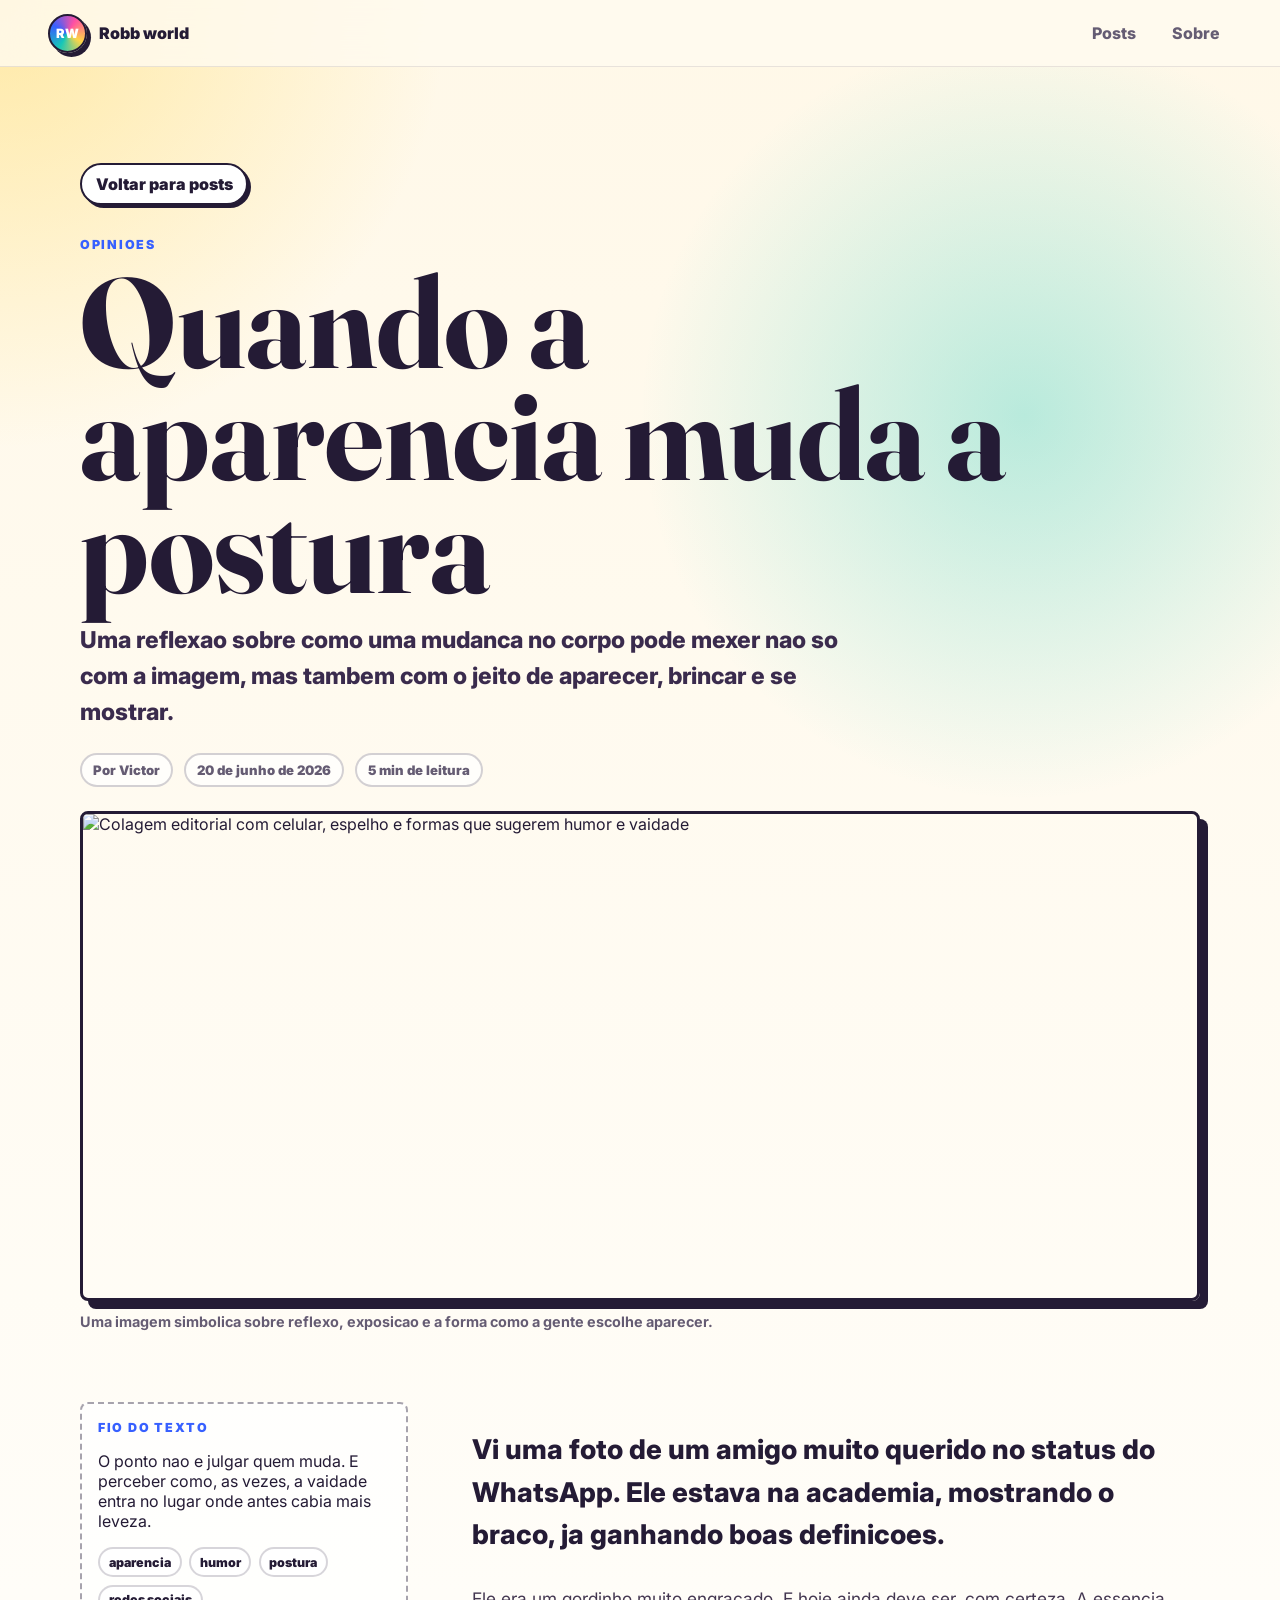
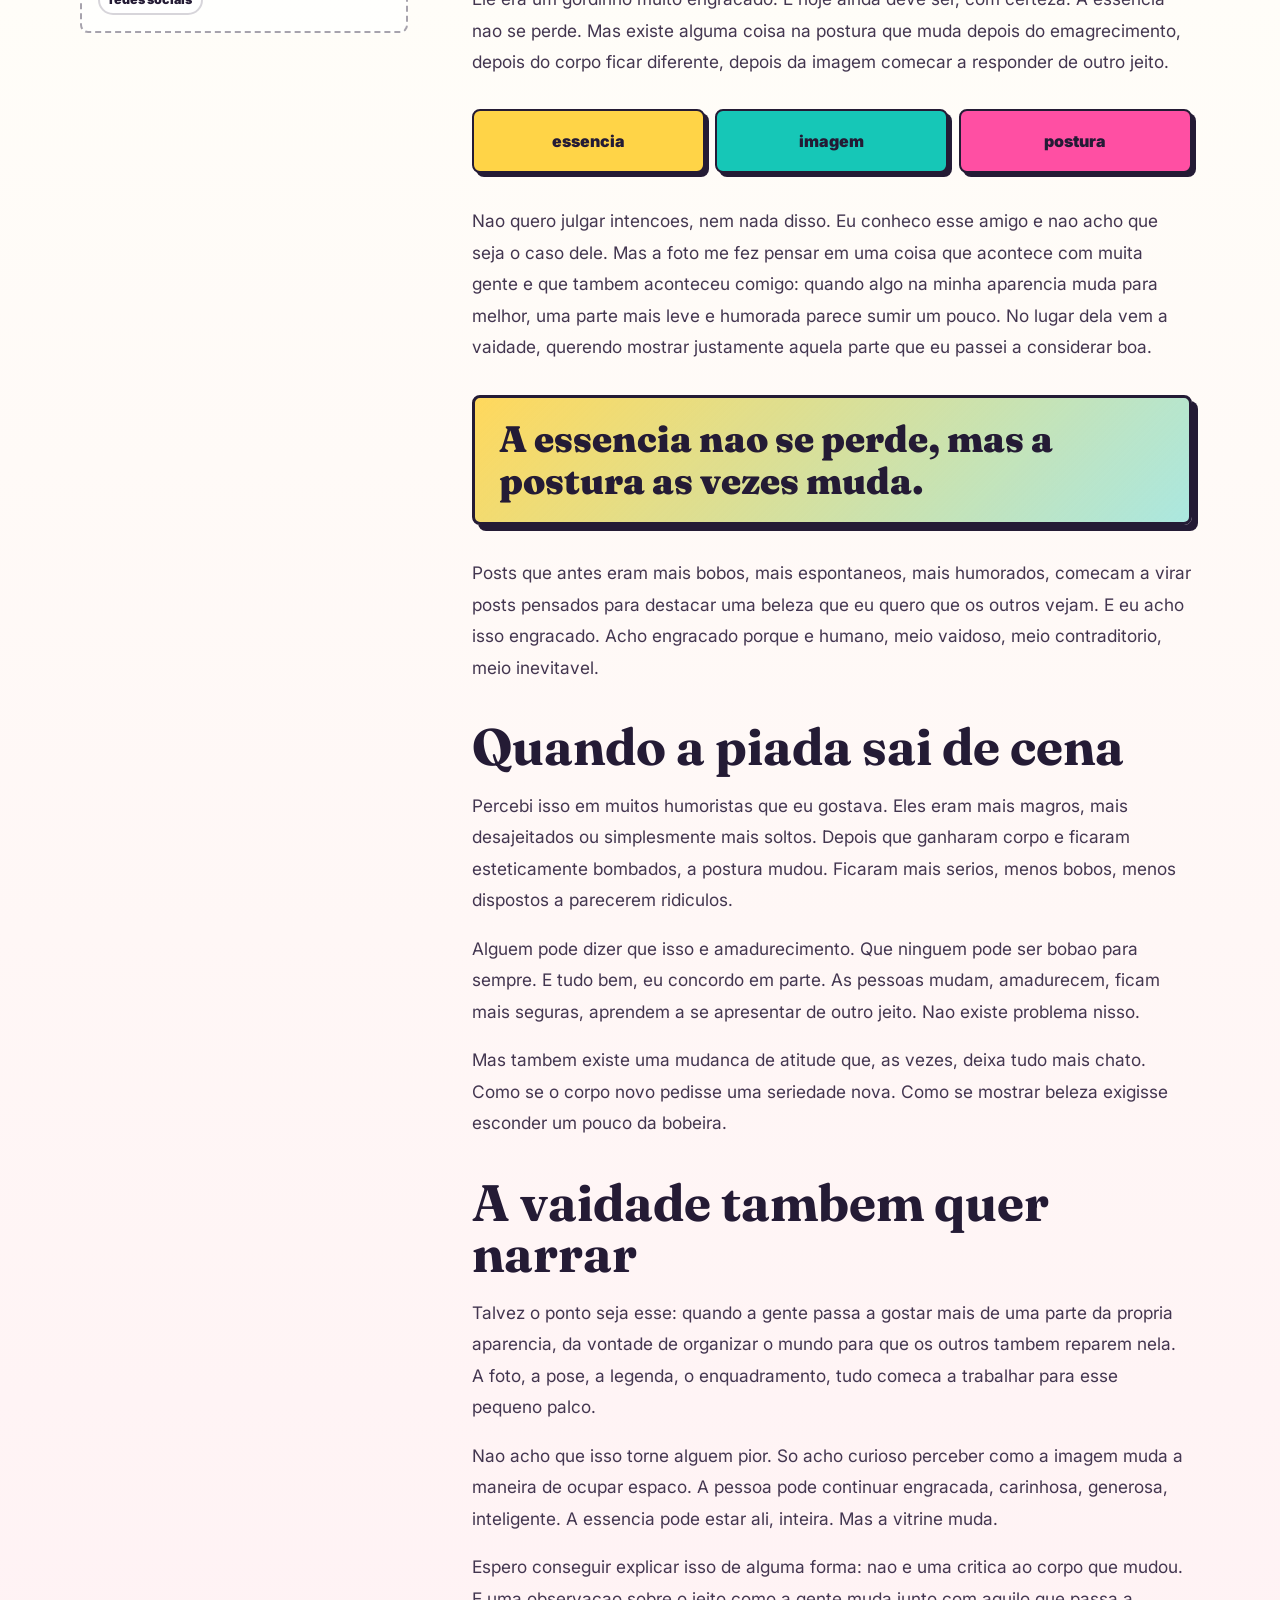
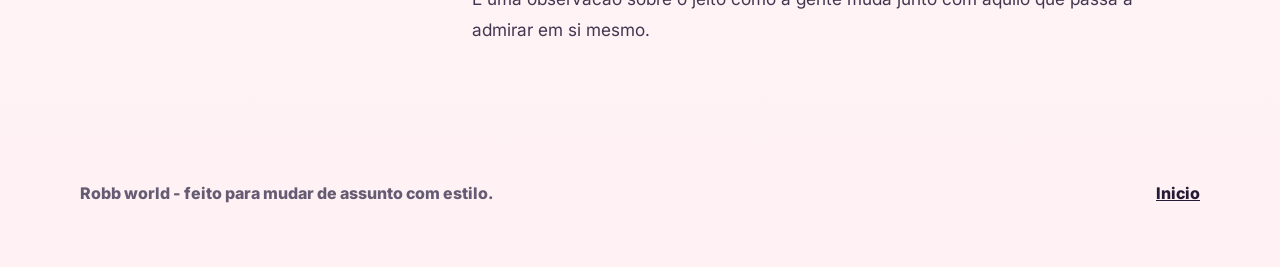
==== posts/opinioes/quando-a-aparencia-muda-a-postura.html @ 86a775e3 "Project up" ====
﻿<!doctype html>
<html lang="pt-BR">
  <head>
    <meta charset="UTF-8" />
    <meta name="viewport" content="width=device-width, initial-scale=1.0" />
    <title>Quando a aparencia muda a postura | Robb world</title>
    <meta
      name="description"
      content="Uma reflexao pessoal sobre aparencia, humor, vaidade e a mudanca de postura nas redes sociais."
    />
    <link rel="preconnect" href="https://fonts.googleapis.com" />
    <link rel="preconnect" href="https://fonts.gstatic.com" crossorigin />
    <link
      href="https://fonts.googleapis.com/css2?family=Fraunces:opsz,wght@9..144,700;9..144,900&family=Inter:wght@400;600;700;800&display=swap"
      rel="stylesheet"
    />
    <link rel="stylesheet" href="../../css/styles.css" />
  </head>
  <body>
    <header class="site-header">
      <a class="brand" href="../../index.html" aria-label="Robb world">
        <span class="brand-mark">RW</span>
        <span>Robb world</span>
      </a>
      <nav class="top-nav" aria-label="Navegacao principal">
        <a href="../../index.html#posts">Posts</a>
        <a href="../../index.html#sobre">Sobre</a>
      </nav>
    </header>

    <main>
      <article class="article-page">
        <header class="article-hero">
          <a class="back-link" href="../../index.html#posts">Voltar para posts</a>
          <p class="kicker">opinioes</p>
          <h1>Quando a aparencia muda a postura</h1>
          <p class="article-deck">
            Uma reflexao sobre como uma mudanca no corpo pode mexer nao so com
            a imagem, mas tambem com o jeito de aparecer, brincar e se mostrar.
          </p>
          <div class="article-meta">
            <span>Por Victor</span>
            <span>20 de junho de 2026</span>
            <span>5 min de leitura</span>
          </div>
        </header>

        <figure class="article-cover">
          <img
            src="../../assets/images/covers/humor-vaidade-postura.png"
            alt="Colagem editorial com celular, espelho e formas que sugerem humor e vaidade"
          />
          <figcaption>
            Uma imagem simbolica sobre reflexo, exposicao e a forma como a
            gente escolhe aparecer.
          </figcaption>
        </figure>

        <div class="article-layout">
          <aside class="article-note reflection-card" aria-label="Notas da reflexao">
            <p class="kicker">fio do texto</p>
            <p>
              O ponto nao e julgar quem muda. E perceber como, as vezes, a
              vaidade entra no lugar onde antes cabia mais leveza.
            </p>
            <ul>
              <li>aparencia</li>
              <li>humor</li>
              <li>postura</li>
              <li>redes sociais</li>
            </ul>
          </aside>

          <div class="article-body">
            <p class="lead">
              Vi uma foto de um amigo muito querido no status do WhatsApp. Ele
              estava na academia, mostrando o braco, ja ganhando boas definicoes.
            </p>

            <p>
              Ele era um gordinho muito engracado. E hoje ainda deve ser, com
              certeza. A essencia nao se perde. Mas existe alguma coisa na
              postura que muda depois do emagrecimento, depois do corpo ficar
              diferente, depois da imagem comecar a responder de outro jeito.
            </p>

            <div class="reflection-strip" aria-label="Ideia central da reflexao">
              <span>essencia</span>
              <span>imagem</span>
              <span>postura</span>
            </div>

            <p>
              Nao quero julgar intencoes, nem nada disso. Eu conheco esse amigo
              e nao acho que seja o caso dele. Mas a foto me fez pensar em uma
              coisa que acontece com muita gente e que tambem aconteceu comigo:
              quando algo na minha aparencia muda para melhor, uma parte mais
              leve e humorada parece sumir um pouco. No lugar dela vem a
              vaidade, querendo mostrar justamente aquela parte que eu passei a
              considerar boa.
            </p>

            <blockquote>
              A essencia nao se perde, mas a postura as vezes muda.
            </blockquote>

            <p>
              Posts que antes eram mais bobos, mais espontaneos, mais
              humorados, comecam a virar posts pensados para destacar uma beleza
              que eu quero que os outros vejam. E eu acho isso engracado. Acho
              engracado porque e humano, meio vaidoso, meio contraditorio, meio
              inevitavel.
            </p>

            <h2>Quando a piada sai de cena</h2>
            <p>
              Percebi isso em muitos humoristas que eu gostava. Eles eram mais
              magros, mais desajeitados ou simplesmente mais soltos. Depois que
              ganharam corpo e ficaram esteticamente bombados, a postura mudou.
              Ficaram mais serios, menos bobos, menos dispostos a parecerem
              ridiculos.
            </p>

            <p>
              Alguem pode dizer que isso e amadurecimento. Que ninguem pode ser
              bobao para sempre. E tudo bem, eu concordo em parte. As pessoas
              mudam, amadurecem, ficam mais seguras, aprendem a se apresentar
              de outro jeito. Nao existe problema nisso.
            </p>

            <p>
              Mas tambem existe uma mudanca de atitude que, as vezes, deixa tudo
              mais chato. Como se o corpo novo pedisse uma seriedade nova. Como
              se mostrar beleza exigisse esconder um pouco da bobeira.
            </p>

            <h2>A vaidade tambem quer narrar</h2>
            <p>
              Talvez o ponto seja esse: quando a gente passa a gostar mais de
              uma parte da propria aparencia, da vontade de organizar o mundo
              para que os outros tambem reparem nela. A foto, a pose, a legenda,
              o enquadramento, tudo comeca a trabalhar para esse pequeno palco.
            </p>

            <p>
              Nao acho que isso torne alguem pior. So acho curioso perceber como
              a imagem muda a maneira de ocupar espaco. A pessoa pode continuar
              engracada, carinhosa, generosa, inteligente. A essencia pode estar
              ali, inteira. Mas a vitrine muda.
            </p>

            <p>
              Espero conseguir explicar isso de alguma forma: nao e uma critica
              ao corpo que mudou. E uma observacao sobre o jeito como a gente
              muda junto com aquilo que passa a admirar em si mesmo.
            </p>
          </div>
        </div>
      </article>
    </main>

    <footer class="site-footer">
      <p>Robb world - feito para mudar de assunto com estilo.</p>
      <a href="../../index.html">Inicio</a>
    </footer>
  </body>
</html>
---- css/styles.css ----
﻿:root {
  --ink: #241b35;
  --muted: #655c73;
  --paper: #fffaf0;
  --paper-deep: #ffe8c9;
  --coral: #ff5f57;
  --yellow: #ffd447;
  --teal: #16c7b7;
  --blue: #3760ff;
  --pink: #ff4fa3;
  --green: #57d773;
  --line: rgba(36, 27, 53, 0.16);
  --shadow: 0 20px 45px rgba(36, 27, 53, 0.16);
}

* {
  box-sizing: border-box;
}

html {
  scroll-behavior: smooth;
}

body {
  margin: 0;
  color: var(--ink);
  background:
    radial-gradient(circle at top left, rgba(255, 212, 71, 0.42), transparent 28rem),
    radial-gradient(circle at 80% 12%, rgba(22, 199, 183, 0.3), transparent 24rem),
    linear-gradient(180deg, #fff8e8 0%, #fffdf8 46%, #fff1f4 100%);
  font-family: Inter, system-ui, -apple-system, BlinkMacSystemFont, "Segoe UI", sans-serif;
}

a {
  color: inherit;
}

.site-header {
  position: sticky;
  top: 0;
  z-index: 10;
  display: flex;
  align-items: center;
  justify-content: space-between;
  gap: 1rem;
  padding: 0.85rem clamp(1rem, 4vw, 3rem);
  border-bottom: 1px solid rgba(36, 27, 53, 0.1);
  background: rgba(255, 250, 240, 0.82);
  backdrop-filter: blur(18px);
}

.brand,
.top-nav {
  display: flex;
  align-items: center;
  gap: 0.75rem;
}

.brand {
  font-weight: 900;
  text-decoration: none;
}

.brand-mark {
  display: grid;
  width: 2.45rem;
  height: 2.45rem;
  place-items: center;
  color: white;
  border: 2px solid var(--ink);
  border-radius: 50%;
  background: conic-gradient(from 30deg, var(--pink), var(--yellow), var(--teal), var(--blue), var(--pink));
  box-shadow: 4px 4px 0 var(--ink);
  font-size: 0.8rem;
}

.top-nav a {
  padding: 0.45rem 0.75rem;
  border-radius: 999px;
  color: var(--muted);
  font-weight: 800;
  text-decoration: none;
}

.top-nav a:hover {
  color: var(--ink);
  background: rgba(255, 212, 71, 0.35);
}

.hero {
  position: relative;
  min-height: clamp(33rem, 76vh, 46rem);
  display: grid;
  align-items: end;
  overflow: hidden;
  border-bottom: 3px solid var(--ink);
}

.hero-image,
.hero-overlay {
  position: absolute;
  inset: 0;
  width: 100%;
  height: 100%;
}

.hero-image {
  object-fit: cover;
}

.hero-overlay {
  background:
    linear-gradient(90deg, rgba(255, 250, 240, 0.92) 0%, rgba(255, 250, 240, 0.78) 35%, rgba(255, 250, 240, 0.12) 74%),
    linear-gradient(0deg, rgba(36, 27, 53, 0.18), transparent 45%);
}

.hero-content {
  position: relative;
  width: min(46rem, calc(100% - 2rem));
  margin: 0 clamp(1rem, 7vw, 5rem) clamp(2.6rem, 8vh, 5rem);
}

.kicker {
  margin: 0 0 0.85rem;
  color: var(--blue);
  font-size: 0.78rem;
  font-weight: 900;
  letter-spacing: 0.14em;
  text-transform: uppercase;
}

h1,
h2,
h3 {
  margin: 0;
  font-family: Fraunces, Georgia, serif;
  letter-spacing: 0;
}

h1 {
  max-width: 10ch;
  font-size: clamp(4.8rem, 13vw, 9.4rem);
  line-height: 0.82;
}

.hero-content p:not(.kicker) {
  max-width: 39rem;
  margin: 1.25rem 0 0;
  color: #3a2b4d;
  font-size: clamp(1rem, 2.3vw, 1.3rem);
  line-height: 1.6;
  font-weight: 700;
}

.hero-actions {
  display: flex;
  flex-wrap: wrap;
  gap: 0.85rem;
  margin-top: 1.5rem;
}

.button {
  display: inline-flex;
  align-items: center;
  justify-content: center;
  min-height: 3rem;
  padding: 0.75rem 1.1rem;
  border: 2px solid var(--ink);
  border-radius: 999px;
  box-shadow: 4px 4px 0 var(--ink);
  font-weight: 900;
  text-decoration: none;
  transition: transform 160ms ease, box-shadow 160ms ease;
}

.button:hover {
  transform: translate(2px, 2px);
  box-shadow: 2px 2px 0 var(--ink);
}

.button.primary {
  background: var(--yellow);
}

.button.ghost {
  background: white;
}

.intro-grid,
.section-shell,
.about-band,
.site-footer {
  width: min(1120px, calc(100% - 2rem));
  margin-inline: auto;
}

.intro-grid {
  display: grid;
  grid-template-columns: repeat(3, 1fr);
  gap: 1rem;
  margin-top: 1rem;
}

.intro-grid article,
.post-card {
  border: 2px solid var(--ink);
  border-radius: 8px;
  background: rgba(255, 255, 255, 0.72);
  box-shadow: 6px 6px 0 rgba(36, 27, 53, 0.92);
}

.intro-grid article {
  padding: 1.2rem;
}

.tile-icon {
  display: block;
  width: 2.6rem;
  height: 2.6rem;
  margin-bottom: 1rem;
  border: 2px solid var(--ink);
  border-radius: 38% 62% 48% 52%;
}

.tile-icon.coral {
  background: var(--coral);
}

.tile-icon.yellow {
  background: var(--yellow);
}

.tile-icon.teal {
  background: var(--teal);
}

.intro-grid h2 {
  font-size: 1.45rem;
}

.intro-grid p,
.post-card p,
.about-band p,
.idea-list {
  color: var(--muted);
  line-height: 1.65;
}

.section-shell {
  padding: clamp(3rem, 7vw, 5rem) 0;
}

.section-heading {
  display: flex;
  align-items: end;
  justify-content: space-between;
  gap: 1rem;
  margin-bottom: 1.25rem;
}

.section-heading h2,
.about-band h2 {
  font-size: clamp(2.1rem, 5vw, 4.6rem);
  line-height: 0.95;
}

.toolbar {
  display: flex;
  align-items: end;
  justify-content: space-between;
  gap: 1rem;
  padding: 1rem;
  margin-bottom: 1rem;
  border: 2px dashed rgba(36, 27, 53, 0.36);
  border-radius: 8px;
  background: rgba(255, 250, 240, 0.7);
}

.search-label {
  display: grid;
  gap: 0.4rem;
  min-width: min(100%, 18rem);
  color: var(--muted);
  font-size: 0.78rem;
  font-weight: 900;
  text-transform: uppercase;
}

input {
  width: 100%;
  min-height: 2.8rem;
  padding: 0.7rem 0.9rem;
  border: 2px solid var(--ink);
  border-radius: 8px;
  background: white;
  color: var(--ink);
  font: inherit;
  font-weight: 700;
}

.filter-buttons {
  display: flex;
  flex-wrap: wrap;
  justify-content: flex-end;
  gap: 0.5rem;
}

.filter-button {
  min-height: 2.55rem;
  padding: 0.55rem 0.85rem;
  border: 2px solid var(--ink);
  border-radius: 999px;
  background: white;
  color: var(--ink);
  cursor: pointer;
  font: inherit;
  font-weight: 900;
}

.filter-button.active {
  background: var(--teal);
  box-shadow: 3px 3px 0 var(--ink);
}

.post-grid {
  display: grid;
  grid-template-columns: repeat(3, 1fr);
  gap: 1rem;
}

.post-card {
  min-height: 18rem;
  display: flex;
  flex-direction: column;
  padding: 1.25rem;
}

.post-card.featured {
  grid-column: span 2;
  background: linear-gradient(135deg, rgba(255, 212, 71, 0.88), rgba(255, 95, 87, 0.82));
}

.post-meta {
  margin: 0 0 1rem;
  color: rgba(36, 27, 53, 0.66);
  font-size: 0.78rem;
  font-weight: 900;
  text-transform: uppercase;
}

.post-card h3 {
  font-size: clamp(1.55rem, 3vw, 2.55rem);
  line-height: 1;
}

.post-card p:not(.post-meta) {
  margin: 1rem 0 1.25rem;
}

.post-card a {
  margin-top: auto;
  font-weight: 900;
  text-decoration-thickness: 0.18em;
  text-underline-offset: 0.22em;
}

.post-card.is-hidden {
  display: none;
}

.empty-state {
  display: none;
  margin: 1rem 0 0;
  padding: 1rem;
  border: 2px dashed rgba(36, 27, 53, 0.36);
  border-radius: 8px;
  background: rgba(255, 255, 255, 0.72);
  color: var(--muted);
  font-weight: 800;
}

.empty-state.is-visible {
  display: block;
}

.article-page {
  width: min(1120px, calc(100% - 2rem));
  margin: 0 auto;
}

.article-hero {
  padding: clamp(3rem, 8vw, 6rem) 0 1.5rem;
}

.back-link {
  display: inline-flex;
  align-items: center;
  min-height: 2.55rem;
  margin-bottom: 2rem;
  padding: 0.55rem 0.85rem;
  border: 2px solid var(--ink);
  border-radius: 999px;
  background: white;
  box-shadow: 3px 3px 0 var(--ink);
  font-weight: 900;
  text-decoration: none;
}

.article-hero h1 {
  max-width: 12ch;
  font-size: clamp(3.4rem, 10vw, 8rem);
  line-height: 0.88;
}

.article-deck {
  max-width: 48rem;
  margin: 1.25rem 0 0;
  color: #3a2b4d;
  font-size: clamp(1.1rem, 2vw, 1.45rem);
  font-weight: 800;
  line-height: 1.55;
}

.article-meta {
  display: flex;
  flex-wrap: wrap;
  gap: 0.65rem;
  margin-top: 1.35rem;
}

.article-meta span {
  padding: 0.45rem 0.7rem;
  border: 2px solid rgba(36, 27, 53, 0.2);
  border-radius: 999px;
  background: rgba(255, 255, 255, 0.72);
  color: var(--muted);
  font-size: 0.82rem;
  font-weight: 900;
}

.article-cover {
  margin: 0;
}

.article-cover img {
  display: block;
  width: 100%;
  aspect-ratio: 16 / 7;
  object-fit: cover;
  border: 3px solid var(--ink);
  border-radius: 8px;
  box-shadow: 8px 8px 0 var(--ink);
}

.article-cover figcaption {
  margin-top: 0.75rem;
  color: var(--muted);
  font-size: 0.9rem;
  font-weight: 700;
}

.article-layout {
  display: grid;
  grid-template-columns: minmax(13rem, 0.72fr) minmax(0, 1.6fr);
  gap: clamp(1.5rem, 6vw, 4rem);
  padding: clamp(2.2rem, 6vw, 4.5rem) 0;
}

.article-note {
  position: sticky;
  top: 6rem;
  align-self: start;
  padding: 1rem;
  border: 2px dashed rgba(36, 27, 53, 0.4);
  border-radius: 8px;
  background: rgba(255, 255, 255, 0.72);
}

.article-note p:last-child {
  margin: 0;
  color: var(--muted);
  font-weight: 700;
  line-height: 1.6;
}

.reflection-card ul {
  display: flex;
  flex-wrap: wrap;
  gap: 0.45rem;
  padding: 0;
  margin: 1rem 0 0;
  list-style: none;
}

.reflection-card li {
  padding: 0.35rem 0.55rem;
  border: 2px solid rgba(36, 27, 53, 0.18);
  border-radius: 999px;
  background: white;
  color: var(--ink);
  font-size: 0.78rem;
  font-weight: 900;
}

.article-body {
  max-width: 45rem;
}

.article-body p,
.article-body li {
  color: #433650;
  font-size: 1.08rem;
  line-height: 1.82;
}

.article-body .lead {
  color: var(--ink);
  font-size: clamp(1.25rem, 2.5vw, 1.7rem);
  font-weight: 800;
  line-height: 1.55;
}

.reflection-strip {
  display: grid;
  grid-template-columns: repeat(3, 1fr);
  gap: 0.65rem;
  margin: 2rem 0;
}

.reflection-strip span {
  min-height: 4rem;
  display: grid;
  place-items: center;
  padding: 0.75rem;
  border: 2px solid var(--ink);
  border-radius: 8px;
  background: var(--paper);
  box-shadow: 4px 4px 0 var(--ink);
  color: var(--ink);
  font-weight: 900;
  text-align: center;
}

.reflection-strip span:nth-child(1) {
  background: var(--yellow);
}

.reflection-strip span:nth-child(2) {
  background: var(--teal);
}

.reflection-strip span:nth-child(3) {
  background: var(--pink);
}

.article-body h2 {
  margin-top: 2.4rem;
  font-size: clamp(2rem, 4vw, 3.25rem);
  line-height: 1;
}

.article-body blockquote {
  margin: 2rem 0;
  padding: 1.25rem 1.5rem;
  border: 3px solid var(--ink);
  border-radius: 8px;
  background: linear-gradient(135deg, rgba(255, 212, 71, 0.88), rgba(22, 199, 183, 0.36));
  box-shadow: 6px 6px 0 var(--ink);
  color: var(--ink);
  font-family: Fraunces, Georgia, serif;
  font-size: clamp(1.55rem, 3vw, 2.3rem);
  font-weight: 900;
  line-height: 1.15;
}

.related-posts {
  padding-top: 0;
}

.about-band {
  display: grid;
  grid-template-columns: 0.92fr 1.08fr;
  gap: clamp(1.5rem, 6vw, 4rem);
  align-items: center;
  padding: clamp(2rem, 5vw, 4rem);
  border-block: 3px solid var(--ink);
  background:
    linear-gradient(90deg, rgba(55, 96, 255, 0.13), transparent),
    rgba(255, 255, 255, 0.62);
}

.about-band p {
  margin: 0;
  font-size: clamp(1rem, 2vw, 1.25rem);
}

.idea-list {
  display: grid;
  grid-template-columns: repeat(2, 1fr);
  gap: 0.75rem;
  padding: 0;
  margin: 0;
  list-style: none;
}

.idea-list li {
  padding: 1rem;
  border-left: 0.6rem solid var(--pink);
  border-radius: 8px;
  background: white;
  box-shadow: 0 10px 24px rgba(36, 27, 53, 0.08);
  font-weight: 800;
}

.idea-list li:nth-child(2n) {
  border-left-color: var(--teal);
}

.idea-list li:nth-child(3n) {
  border-left-color: var(--yellow);
}

.site-footer {
  display: flex;
  align-items: center;
  justify-content: space-between;
  gap: 1rem;
  padding: 2rem 0 3rem;
  color: var(--muted);
  font-weight: 800;
}

.site-footer a {
  color: var(--ink);
}

@media (max-width: 840px) {
  .site-header,
  .toolbar,
  .site-footer {
    align-items: stretch;
    flex-direction: column;
  }

  .top-nav {
    justify-content: space-between;
  }

  .hero {
    min-height: 39rem;
  }

  .hero-overlay {
    background:
      linear-gradient(180deg, rgba(255, 250, 240, 0.74) 0%, rgba(255, 250, 240, 0.9) 68%, rgba(255, 250, 240, 0.98) 100%),
      rgba(255, 255, 255, 0.1);
  }

  h1 {
    font-size: clamp(4.2rem, 20vw, 6.8rem);
  }

  .intro-grid,
  .post-grid,
  .idea-list,
  .about-band,
  .article-layout,
  .reflection-strip {
    grid-template-columns: 1fr;
  }

  .article-note {
    position: static;
  }

  .post-card.featured {
    grid-column: auto;
  }

  .filter-buttons {
    justify-content: flex-start;
  }
}

@media (max-width: 520px) {
  .brand {
    font-size: 0.95rem;
  }

  .top-nav a {
    padding-inline: 0.45rem;
  }

  .hero-content {
    margin-inline: 1rem;
  }

  .button,
  .filter-button {
    width: 100%;
  }
}
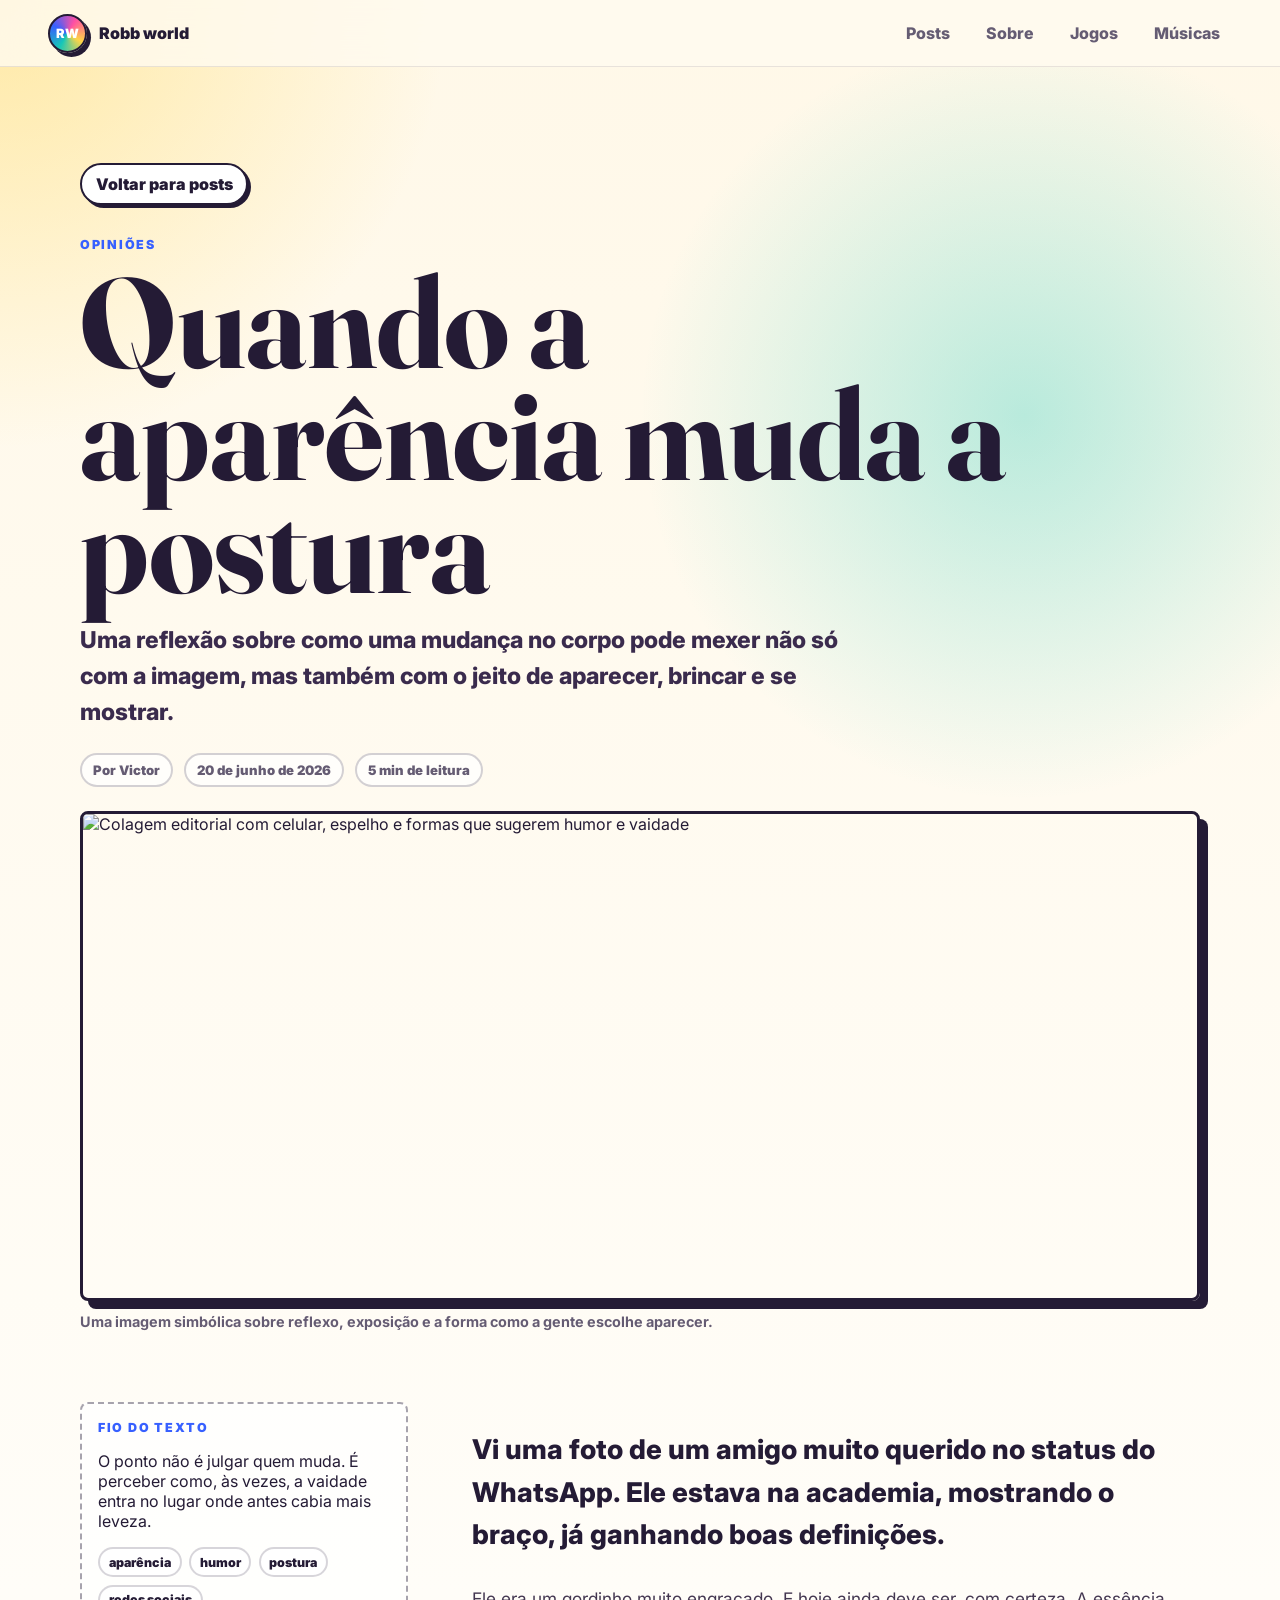
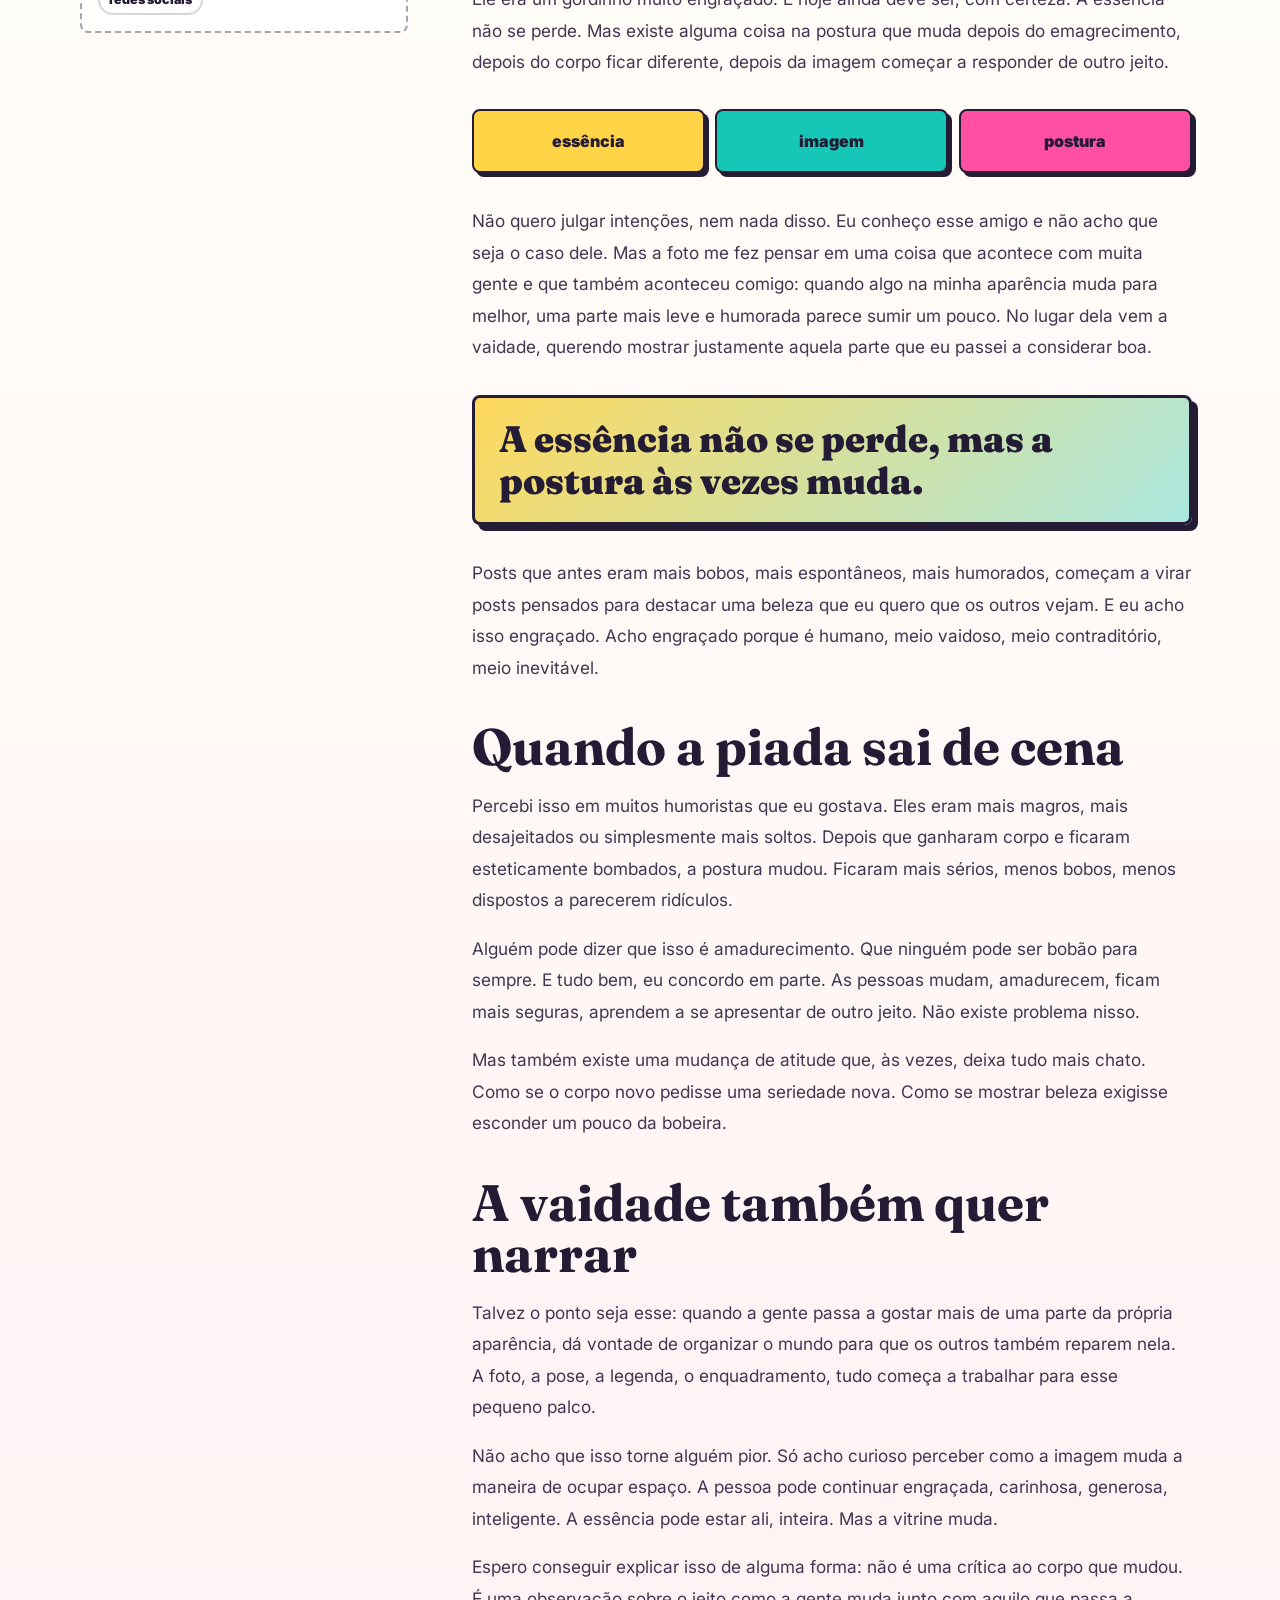
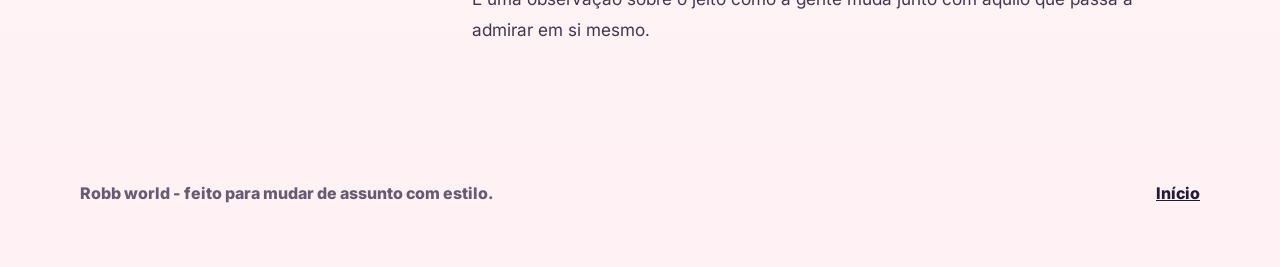
==== commit 74a847d7: "add social media and a new post" ====
--- a/posts/opinioes/quando-a-aparencia-muda-a-postura.html
+++ b/posts/opinioes/quando-a-aparencia-muda-a-postura.html
@@ -3,10 +3,10 @@
   <head>
     <meta charset="UTF-8" />
     <meta name="viewport" content="width=device-width, initial-scale=1.0" />
-    <title>Quando a aparencia muda a postura | Robb world</title>
+    <title>Quando a aparência muda a postura | Robb world</title>
     <meta
       name="description"
-      content="Uma reflexao pessoal sobre aparencia, humor, vaidade e a mudanca de postura nas redes sociais."
+      content="Uma reflexão pessoal sobre aparência, humor, vaidade e a mudança de postura nas redes sociais."
     />
     <link rel="preconnect" href="https://fonts.googleapis.com" />
     <link rel="preconnect" href="https://fonts.gstatic.com" crossorigin />
@@ -22,9 +22,11 @@
         <span class="brand-mark">RW</span>
         <span>Robb world</span>
       </a>
-      <nav class="top-nav" aria-label="Navegacao principal">
+      <nav class="top-nav" aria-label="Navegação principal">
         <a href="../../index.html#posts">Posts</a>
         <a href="../../index.html#sobre">Sobre</a>
+        <a href="../../pages/jogos.html">Jogos</a>
+        <a href="../../pages/musicas.html">Músicas</a>
       </nav>
     </header>
 
@@ -32,11 +34,11 @@
       <article class="article-page">
         <header class="article-hero">
           <a class="back-link" href="../../index.html#posts">Voltar para posts</a>
-          <p class="kicker">opinioes</p>
-          <h1>Quando a aparencia muda a postura</h1>
+          <p class="kicker">opiniões</p>
+          <h1>Quando a aparência muda a postura</h1>
           <p class="article-deck">
-            Uma reflexao sobre como uma mudanca no corpo pode mexer nao so com
-            a imagem, mas tambem com o jeito de aparecer, brincar e se mostrar.
+            Uma reflexão sobre como uma mudança no corpo pode mexer não só com
+            a imagem, mas também com o jeito de aparecer, brincar e se mostrar.
           </p>
           <div class="article-meta">
             <span>Por Victor</span>
@@ -51,20 +53,20 @@
             alt="Colagem editorial com celular, espelho e formas que sugerem humor e vaidade"
           />
           <figcaption>
-            Uma imagem simbolica sobre reflexo, exposicao e a forma como a
+            Uma imagem simbólica sobre reflexo, exposição e a forma como a
             gente escolhe aparecer.
           </figcaption>
         </figure>
 
         <div class="article-layout">
-          <aside class="article-note reflection-card" aria-label="Notas da reflexao">
+          <aside class="article-note reflection-card" aria-label="Notas da reflexão">
             <p class="kicker">fio do texto</p>
             <p>
-              O ponto nao e julgar quem muda. E perceber como, as vezes, a
+              O ponto não é julgar quem muda. É perceber como, às vezes, a
               vaidade entra no lugar onde antes cabia mais leveza.
             </p>
             <ul>
-              <li>aparencia</li>
+              <li>aparência</li>
               <li>humor</li>
               <li>postura</li>
               <li>redes sociais</li>
@@ -74,42 +76,42 @@
           <div class="article-body">
             <p class="lead">
               Vi uma foto de um amigo muito querido no status do WhatsApp. Ele
-              estava na academia, mostrando o braco, ja ganhando boas definicoes.
+              estava na academia, mostrando o braço, já ganhando boas definições.
             </p>
 
             <p>
-              Ele era um gordinho muito engracado. E hoje ainda deve ser, com
-              certeza. A essencia nao se perde. Mas existe alguma coisa na
+              Ele era um gordinho muito engraçado. E hoje ainda deve ser, com
+              certeza. A essência não se perde. Mas existe alguma coisa na
               postura que muda depois do emagrecimento, depois do corpo ficar
-              diferente, depois da imagem comecar a responder de outro jeito.
+              diferente, depois da imagem começar a responder de outro jeito.
             </p>
 
-            <div class="reflection-strip" aria-label="Ideia central da reflexao">
-              <span>essencia</span>
+            <div class="reflection-strip" aria-label="Ideia central da reflexão">
+              <span>essência</span>
               <span>imagem</span>
               <span>postura</span>
             </div>
 
             <p>
-              Nao quero julgar intencoes, nem nada disso. Eu conheco esse amigo
-              e nao acho que seja o caso dele. Mas a foto me fez pensar em uma
-              coisa que acontece com muita gente e que tambem aconteceu comigo:
-              quando algo na minha aparencia muda para melhor, uma parte mais
+              Não quero julgar intenções, nem nada disso. Eu conheço esse amigo
+              e não acho que seja o caso dele. Mas a foto me fez pensar em uma
+              coisa que acontece com muita gente e que também aconteceu comigo:
+              quando algo na minha aparência muda para melhor, uma parte mais
               leve e humorada parece sumir um pouco. No lugar dela vem a
               vaidade, querendo mostrar justamente aquela parte que eu passei a
               considerar boa.
             </p>
 
             <blockquote>
-              A essencia nao se perde, mas a postura as vezes muda.
+              A essência não se perde, mas a postura às vezes muda.
             </blockquote>
 
             <p>
-              Posts que antes eram mais bobos, mais espontaneos, mais
-              humorados, comecam a virar posts pensados para destacar uma beleza
-              que eu quero que os outros vejam. E eu acho isso engracado. Acho
-              engracado porque e humano, meio vaidoso, meio contraditorio, meio
-              inevitavel.
+              Posts que antes eram mais bobos, mais espontâneos, mais
+              humorados, começam a virar posts pensados para destacar uma beleza
+              que eu quero que os outros vejam. E eu acho isso engraçado. Acho
+              engraçado porque é humano, meio vaidoso, meio contraditório, meio
+              inevitável.
             </p>
 
             <h2>Quando a piada sai de cena</h2>
@@ -117,41 +119,41 @@
               Percebi isso em muitos humoristas que eu gostava. Eles eram mais
               magros, mais desajeitados ou simplesmente mais soltos. Depois que
               ganharam corpo e ficaram esteticamente bombados, a postura mudou.
-              Ficaram mais serios, menos bobos, menos dispostos a parecerem
-              ridiculos.
+              Ficaram mais sérios, menos bobos, menos dispostos a parecerem
+              ridículos.
             </p>
 
             <p>
-              Alguem pode dizer que isso e amadurecimento. Que ninguem pode ser
-              bobao para sempre. E tudo bem, eu concordo em parte. As pessoas
+              Alguém pode dizer que isso é amadurecimento. Que ninguém pode ser
+              bobão para sempre. E tudo bem, eu concordo em parte. As pessoas
               mudam, amadurecem, ficam mais seguras, aprendem a se apresentar
-              de outro jeito. Nao existe problema nisso.
+              de outro jeito. Não existe problema nisso.
             </p>
 
             <p>
-              Mas tambem existe uma mudanca de atitude que, as vezes, deixa tudo
+              Mas também existe uma mudança de atitude que, às vezes, deixa tudo
               mais chato. Como se o corpo novo pedisse uma seriedade nova. Como
               se mostrar beleza exigisse esconder um pouco da bobeira.
             </p>
 
-            <h2>A vaidade tambem quer narrar</h2>
+            <h2>A vaidade também quer narrar</h2>
             <p>
               Talvez o ponto seja esse: quando a gente passa a gostar mais de
-              uma parte da propria aparencia, da vontade de organizar o mundo
-              para que os outros tambem reparem nela. A foto, a pose, a legenda,
-              o enquadramento, tudo comeca a trabalhar para esse pequeno palco.
+              uma parte da própria aparência, dá vontade de organizar o mundo
+              para que os outros também reparem nela. A foto, a pose, a legenda,
+              o enquadramento, tudo começa a trabalhar para esse pequeno palco.
             </p>
 
             <p>
-              Nao acho que isso torne alguem pior. So acho curioso perceber como
-              a imagem muda a maneira de ocupar espaco. A pessoa pode continuar
-              engracada, carinhosa, generosa, inteligente. A essencia pode estar
+              Não acho que isso torne alguém pior. Só acho curioso perceber como
+              a imagem muda a maneira de ocupar espaço. A pessoa pode continuar
+              engraçada, carinhosa, generosa, inteligente. A essência pode estar
               ali, inteira. Mas a vitrine muda.
             </p>
 
             <p>
-              Espero conseguir explicar isso de alguma forma: nao e uma critica
-              ao corpo que mudou. E uma observacao sobre o jeito como a gente
+              Espero conseguir explicar isso de alguma forma: não é uma crítica
+              ao corpo que mudou. É uma observação sobre o jeito como a gente
               muda junto com aquilo que passa a admirar em si mesmo.
             </p>
           </div>
@@ -161,7 +163,7 @@
 
     <footer class="site-footer">
       <p>Robb world - feito para mudar de assunto com estilo.</p>
-      <a href="../../index.html">Inicio</a>
+      <a href="../../index.html">Início</a>
     </footer>
   </body>
 </html>
--- a/css/styles.css
+++ b/css/styles.css
@@ -87,6 +87,46 @@
   background: rgba(255, 212, 71, 0.35);
 }
 
+.social-icons {
+  display: flex;
+  align-items: center;
+  gap: 0.45rem;
+}
+
+.social-link {
+  display: grid;
+  width: 2.35rem;
+  height: 2.35rem;
+  place-items: center;
+  border: 2px solid var(--ink);
+  border-radius: 50%;
+  background: white;
+  color: var(--ink);
+  box-shadow: 3px 3px 0 rgba(36, 27, 53, 0.9);
+  transition: transform 160ms ease, box-shadow 160ms ease;
+}
+
+.social-link:hover {
+  transform: translate(2px, 2px);
+  box-shadow: 1px 1px 0 rgba(36, 27, 53, 0.9);
+}
+
+.social-link svg {
+  width: 1.15rem;
+  height: 1.15rem;
+  fill: none;
+  stroke: currentColor;
+  stroke-width: 1.9;
+  stroke-linecap: round;
+  stroke-linejoin: round;
+}
+
+.social-link svg path,
+.social-link svg rect,
+.social-link svg circle {
+  vector-effect: non-scaling-stroke;
+}
+
 .hero {
   position: relative;
   min-height: clamp(33rem, 76vh, 46rem);
@@ -573,6 +613,111 @@
   line-height: 1.15;
 }
 
+.memory-hero h1 {
+  max-width: 10ch;
+}
+
+.memory-cover img {
+  object-position: center 48%;
+}
+
+.memory-note {
+  background: #e9fff7;
+  border-style: solid;
+  box-shadow: 5px 5px 0 var(--ink);
+}
+
+.story-photo {
+  width: 100%;
+  margin: 2.5rem 0 2.8rem;
+  transform: rotate(0.35deg);
+}
+
+.story-photo-wide {
+  transform: rotate(-0.45deg);
+}
+
+.story-photo img {
+  display: block;
+  width: 100%;
+  aspect-ratio: 2 / 1;
+  object-fit: cover;
+  border: 3px solid var(--ink);
+  border-radius: 8px;
+  box-shadow: 7px 7px 0 var(--ink);
+}
+
+.story-photo figcaption {
+  display: flex;
+  align-items: flex-start;
+  gap: 0.75rem;
+  margin-top: 0.8rem;
+  color: var(--muted);
+  font-size: 0.88rem;
+  font-weight: 700;
+  line-height: 1.5;
+}
+
+.story-photo figcaption span {
+  flex: 0 0 auto;
+  display: grid;
+  place-items: center;
+  width: 2rem;
+  height: 2rem;
+  border: 2px solid var(--ink);
+  border-radius: 50%;
+  background: var(--yellow);
+  color: var(--ink);
+  font-size: 0.72rem;
+  font-weight: 900;
+}
+
+.memory-pause {
+  display: flex;
+  align-items: center;
+  justify-content: center;
+  flex-wrap: wrap;
+  gap: 0.65rem;
+  margin: 2.25rem 0;
+  padding: 1rem;
+  border-top: 2px dashed rgba(36, 27, 53, 0.35);
+  border-bottom: 2px dashed rgba(36, 27, 53, 0.35);
+}
+
+.memory-pause span {
+  padding: 0.55rem 0.8rem;
+  border: 2px solid var(--ink);
+  border-radius: 999px;
+  background: white;
+  font-size: 0.82rem;
+  font-weight: 900;
+}
+
+.memory-pause span:first-child {
+  background: var(--teal);
+}
+
+.memory-pause span:last-child {
+  background: var(--pink);
+}
+
+.memory-pause strong {
+  font-family: Fraunces, Georgia, serif;
+  font-size: 1.45rem;
+}
+
+.closing-line {
+  margin-top: 2.5rem;
+  padding: 1.2rem 1.35rem;
+  border-left: 6px solid var(--coral);
+  background: rgba(255, 212, 71, 0.28);
+  color: var(--ink) !important;
+  font-family: Fraunces, Georgia, serif;
+  font-size: clamp(1.35rem, 3vw, 2rem) !important;
+  font-weight: 900;
+  line-height: 1.35 !important;
+}
+
 .related-posts {
   padding-top: 0;
 }
@@ -594,6 +739,583 @@
   font-size: clamp(1rem, 2vw, 1.25rem);
 }
 
+.special-links {
+  width: min(1120px, calc(100% - 2rem));
+  display: grid;
+  grid-template-columns: repeat(2, 1fr);
+  gap: 1rem;
+  margin: 1rem auto 0;
+}
+
+.special-link {
+  display: grid;
+  grid-template-columns: auto 1fr;
+  gap: 1rem;
+  align-items: center;
+  padding: 1.1rem;
+  border: 2px solid var(--ink);
+  border-radius: 8px;
+  background: rgba(255, 255, 255, 0.76);
+  box-shadow: 6px 6px 0 var(--ink);
+  text-decoration: none;
+}
+
+.special-link h2 {
+  font-size: clamp(1.65rem, 3vw, 2.6rem);
+  line-height: 0.95;
+}
+
+.special-link p:not(.kicker) {
+  margin: 0.55rem 0 0;
+  color: var(--muted);
+  line-height: 1.55;
+}
+
+.special-mark {
+  display: grid;
+  width: 4.1rem;
+  height: 4.1rem;
+  place-items: center;
+  border: 2px solid var(--ink);
+  border-radius: 8px;
+  background: var(--yellow);
+  color: var(--ink);
+  box-shadow: 4px 4px 0 var(--ink);
+  font-family: Fraunces, Georgia, serif;
+  font-size: 1.3rem;
+  font-weight: 900;
+}
+
+.special-link.music .special-mark {
+  background: var(--teal);
+}
+
+.special-page {
+  width: min(1120px, calc(100% - 2rem));
+  margin: 0 auto;
+}
+
+.special-hero {
+  position: relative;
+  min-height: clamp(28rem, 58vh, 38rem);
+  display: grid;
+  align-content: end;
+  overflow: hidden;
+  padding: clamp(2rem, 6vw, 4rem);
+  margin-top: 1rem;
+  border: 3px solid var(--ink);
+  border-radius: 8px;
+  box-shadow: 8px 8px 0 var(--ink);
+}
+
+.special-hero::before {
+  content: "";
+  position: absolute;
+  inset: 0;
+  opacity: 0.78;
+  background:
+    radial-gradient(circle at 16% 20%, rgba(255, 212, 71, 0.95), transparent 14rem),
+    radial-gradient(circle at 80% 24%, rgba(22, 199, 183, 0.85), transparent 14rem),
+    radial-gradient(circle at 64% 76%, rgba(255, 79, 163, 0.58), transparent 16rem),
+    linear-gradient(135deg, rgba(255, 255, 255, 0.95), rgba(255, 232, 201, 0.9));
+}
+
+.game-hero::after {
+  content: "";
+  position: absolute;
+  inset: 1.4rem;
+  border: 2px dashed rgba(36, 27, 53, 0.32);
+  border-radius: 8px;
+  background:
+    linear-gradient(90deg, transparent 48%, rgba(36, 27, 53, 0.12) 49%, rgba(36, 27, 53, 0.12) 51%, transparent 52%),
+    linear-gradient(0deg, transparent 48%, rgba(36, 27, 53, 0.12) 49%, rgba(36, 27, 53, 0.12) 51%, transparent 52%);
+}
+
+.special-hero > * {
+  position: relative;
+  z-index: 1;
+}
+
+.special-hero h1 {
+  max-width: 11ch;
+  font-size: clamp(4rem, 12vw, 8.8rem);
+  line-height: 0.84;
+}
+
+.special-hero p:not(.kicker) {
+  max-width: 43rem;
+  color: #3a2b4d;
+  font-size: clamp(1.05rem, 2vw, 1.35rem);
+  font-weight: 800;
+  line-height: 1.55;
+}
+
+.game-showcase,
+.music-board {
+  display: grid;
+  grid-template-columns: repeat(4, 1fr);
+  gap: 1rem;
+  padding: clamp(2rem, 6vw, 4rem) 0;
+}
+
+.game-showcase {
+  grid-template-columns: 1fr;
+}
+
+.game-card,
+.music-card {
+  min-height: 17rem;
+  position: relative;
+  overflow: hidden;
+  padding: 1.15rem;
+  border: 2px solid var(--ink);
+  border-radius: 8px;
+  background: white;
+  box-shadow: 6px 6px 0 var(--ink);
+}
+
+.game-card {
+  min-height: 0;
+  display: grid;
+  grid-template-columns: minmax(14rem, 0.72fr) minmax(0, 1.28fr);
+  gap: 1.25rem;
+  align-items: stretch;
+  padding: 0;
+}
+
+.game-cover {
+  display: block;
+  width: 100%;
+  height: 100%;
+  min-height: 17rem;
+  object-fit: cover;
+  margin: 0;
+  border-right: 2px solid var(--ink);
+  border-bottom: 0;
+  background: var(--paper-deep);
+}
+
+.main-game .game-cover {
+  height: 100%;
+}
+
+.game-cover-art {
+  position: relative;
+  overflow: hidden;
+}
+
+.game-cover-art::before,
+.game-cover-art::after {
+  content: "";
+  position: absolute;
+  border: 2px solid rgba(36, 27, 53, 0.28);
+}
+
+.tibia-art {
+  background:
+    linear-gradient(135deg, rgba(255, 212, 71, 0.88), rgba(255, 95, 87, 0.58)),
+    repeating-linear-gradient(45deg, rgba(36, 27, 53, 0.12) 0 8px, transparent 8px 18px);
+}
+
+.tibia-art::before {
+  width: 5rem;
+  height: 5rem;
+  left: 1.2rem;
+  top: 2rem;
+  transform: rotate(45deg);
+  background: rgba(255, 255, 255, 0.42);
+}
+
+.tibia-art::after {
+  width: 2rem;
+  height: 6rem;
+  right: 2rem;
+  top: 1.6rem;
+  border-radius: 999px;
+  background: rgba(36, 27, 53, 0.2);
+}
+
+.genshin-art {
+  background:
+    radial-gradient(circle at 28% 30%, rgba(255, 255, 255, 0.82), transparent 4rem),
+    radial-gradient(circle at 70% 30%, rgba(87, 215, 115, 0.66), transparent 5rem),
+    linear-gradient(135deg, rgba(55, 96, 255, 0.34), rgba(255, 212, 71, 0.42));
+}
+
+.genshin-art::before {
+  width: 7rem;
+  height: 7rem;
+  left: 50%;
+  top: 50%;
+  transform: translate(-50%, -50%) rotate(45deg);
+  border-radius: 22% 78% 30% 70%;
+  background: rgba(255, 255, 255, 0.34);
+}
+
+.genshin-art::after {
+  width: 9rem;
+  height: 2rem;
+  left: 2rem;
+  bottom: 2rem;
+  border-radius: 999px;
+  background: rgba(255, 255, 255, 0.36);
+}
+
+.game-card::after {
+  content: "";
+  position: absolute;
+  right: -2rem;
+  bottom: -2rem;
+  width: 8rem;
+  height: 8rem;
+  border: 2px solid rgba(36, 27, 53, 0.22);
+  border-radius: 50%;
+}
+
+.game-card > div:not(.game-cover):not(.game-badge),
+.game-card > h2,
+.game-card > p,
+.game-card > a {
+  position: relative;
+  z-index: 1;
+}
+
+.game-card .game-badge {
+  position: absolute;
+  z-index: 2;
+  left: 1rem;
+  top: 1rem;
+}
+
+.game-card > h2,
+.game-card > p,
+.game-card > a {
+  grid-column: 2;
+  margin-left: 0;
+}
+
+.game-card > h2 {
+  align-self: end;
+  margin-top: 4.4rem;
+  padding-right: 1.15rem;
+}
+
+.game-card > p {
+  margin: 0;
+  padding-right: 1.15rem;
+}
+
+.game-card > .official-link {
+  align-self: start;
+  justify-self: start;
+  margin: 0 0 1.15rem;
+}
+
+.game-card > div:not(.game-cover):not(.game-badge) {
+  display: grid;
+  align-content: center;
+  padding: 1.4rem 1.4rem 1.4rem 0;
+}
+
+.main-game {
+  background:
+    radial-gradient(circle at 20% 20%, rgba(255, 212, 71, 0.85), transparent 10rem),
+    linear-gradient(135deg, rgba(22, 199, 183, 0.82), rgba(55, 96, 255, 0.34));
+}
+
+.tibia {
+  background: linear-gradient(135deg, rgba(255, 95, 87, 0.82), rgba(255, 212, 71, 0.55));
+}
+
+.genshin {
+  background: linear-gradient(135deg, rgba(87, 215, 115, 0.66), rgba(255, 255, 255, 0.8));
+}
+
+.minecraft {
+  background: linear-gradient(135deg, rgba(87, 215, 115, 0.85), rgba(36, 27, 53, 0.1));
+}
+
+.stardew {
+  background: linear-gradient(135deg, rgba(255, 212, 71, 0.82), rgba(255, 79, 163, 0.28));
+}
+
+.game-badge,
+.track-number {
+  display: grid;
+  width: 2.6rem;
+  height: 2.6rem;
+  place-items: center;
+  margin-bottom: 1rem;
+  border: 2px solid var(--ink);
+  border-radius: 50%;
+  background: white;
+  color: var(--ink);
+  box-shadow: 3px 3px 0 var(--ink);
+  font-weight: 900;
+}
+
+.game-card h2,
+.music-card h2 {
+  font-size: clamp(1.65rem, 3vw, 3rem);
+  line-height: 0.95;
+}
+
+.game-card p,
+.music-card p {
+  color: #433650;
+  font-weight: 750;
+  line-height: 1.58;
+}
+
+.official-link {
+  display: inline-flex;
+  align-items: center;
+  min-height: 2.45rem;
+  padding: 0.5rem 0.75rem;
+  border: 2px solid var(--ink);
+  border-radius: 999px;
+  background: white;
+  box-shadow: 3px 3px 0 var(--ink);
+  font-weight: 900;
+  text-decoration: none;
+}
+
+.personal-gallery {
+  padding: 0 0 clamp(3rem, 7vw, 5rem);
+}
+
+.gallery-grid {
+  display: grid;
+  grid-template-columns: repeat(3, 1fr);
+  gap: 1rem;
+}
+
+.gallery-slot {
+  margin: 0;
+}
+
+.gallery-placeholder {
+  min-height: 14rem;
+  display: grid;
+  place-items: center;
+  border: 2px dashed rgba(36, 27, 53, 0.42);
+  border-radius: 8px;
+  background:
+    linear-gradient(135deg, rgba(255, 255, 255, 0.78), rgba(255, 232, 201, 0.72)),
+    repeating-linear-gradient(45deg, rgba(36, 27, 53, 0.08) 0 2px, transparent 2px 16px);
+  color: var(--muted);
+  font-weight: 900;
+}
+
+.gallery-slot figcaption {
+  margin-top: 0.6rem;
+  color: var(--muted);
+  font-weight: 750;
+  line-height: 1.5;
+}
+
+.music-hero::after {
+  content: "";
+  position: absolute;
+  inset: auto 2rem 2rem auto;
+  width: min(20rem, 45vw);
+  aspect-ratio: 1;
+  border: 2px solid var(--ink);
+  border-radius: 50%;
+  background:
+    radial-gradient(circle, transparent 0 18%, var(--ink) 19% 20%, transparent 21%),
+    repeating-radial-gradient(circle, rgba(36, 27, 53, 0.18) 0 2px, transparent 2px 14px),
+    rgba(255, 255, 255, 0.28);
+}
+
+.equalizer {
+  display: flex;
+  align-items: end;
+  gap: 0.45rem;
+  height: 4.6rem;
+  margin-top: 1rem;
+}
+
+.equalizer span {
+  width: 1rem;
+  border: 2px solid var(--ink);
+  border-radius: 999px 999px 0 0;
+  background: var(--pink);
+  box-shadow: 2px 2px 0 var(--ink);
+}
+
+.equalizer span:nth-child(1) { height: 42%; background: var(--yellow); }
+.equalizer span:nth-child(2) { height: 72%; background: var(--teal); }
+.equalizer span:nth-child(3) { height: 95%; background: var(--pink); }
+.equalizer span:nth-child(4) { height: 58%; background: var(--blue); }
+.equalizer span:nth-child(5) { height: 82%; background: var(--green); }
+
+.music-card {
+  background:
+    linear-gradient(135deg, rgba(255, 255, 255, 0.82), rgba(255, 232, 201, 0.8)),
+    repeating-linear-gradient(90deg, rgba(36, 27, 53, 0.09) 0 2px, transparent 2px 18px);
+}
+
+.music-card:nth-child(2) {
+  background: linear-gradient(135deg, rgba(22, 199, 183, 0.42), rgba(255, 255, 255, 0.86));
+}
+
+.music-card:nth-child(3) {
+  background: linear-gradient(135deg, rgba(255, 79, 163, 0.28), rgba(255, 212, 71, 0.54));
+}
+
+.music-card:nth-child(4) {
+  background: linear-gradient(135deg, rgba(55, 96, 255, 0.22), rgba(255, 255, 255, 0.86));
+}
+
+.games-page {
+  width: min(1120px, calc(100% - 2rem));
+  margin: 0 auto;
+}
+
+.games-hero {
+  min-height: clamp(25rem, 56vh, 35rem);
+  display: grid;
+  align-items: end;
+  margin-top: 1rem;
+  padding: clamp(2rem, 6vw, 4rem);
+  border: 3px solid var(--ink);
+  border-radius: 8px;
+  background:
+    radial-gradient(circle at 20% 18%, rgba(255, 212, 71, 0.95), transparent 12rem),
+    radial-gradient(circle at 82% 22%, rgba(22, 199, 183, 0.82), transparent 14rem),
+    linear-gradient(135deg, rgba(255, 255, 255, 0.92), rgba(255, 232, 201, 0.86));
+  box-shadow: 8px 8px 0 var(--ink);
+}
+
+.games-hero h1 {
+  max-width: 9ch;
+  font-size: clamp(4.2rem, 12vw, 9rem);
+  line-height: 0.84;
+}
+
+.games-hero p:not(.kicker) {
+  max-width: 44rem;
+  color: #3a2b4d;
+  font-size: clamp(1.05rem, 2vw, 1.35rem);
+  font-weight: 800;
+  line-height: 1.55;
+}
+
+.featured-world {
+  display: grid;
+  grid-template-columns: minmax(0, 1.25fr) minmax(18rem, 0.75fr);
+  overflow: hidden;
+  margin-top: clamp(2rem, 5vw, 4rem);
+  border: 3px solid var(--ink);
+  border-radius: 8px;
+  background: linear-gradient(135deg, rgba(22, 199, 183, 0.78), rgba(255, 212, 71, 0.7));
+  box-shadow: 8px 8px 0 var(--ink);
+}
+
+.featured-world img {
+  width: 100%;
+  height: 100%;
+  min-height: 27rem;
+  object-fit: cover;
+  border-right: 3px solid var(--ink);
+}
+
+.featured-world-copy {
+  display: grid;
+  align-content: center;
+  gap: 1rem;
+  padding: clamp(1.25rem, 4vw, 2.4rem);
+}
+
+.world-rank {
+  margin: 0;
+  color: rgba(36, 27, 53, 0.68);
+  font-size: 0.78rem;
+  font-weight: 900;
+  text-transform: uppercase;
+}
+
+.featured-world h2,
+.world-row h2 {
+  font-size: clamp(2.2rem, 5vw, 5rem);
+  line-height: 0.9;
+}
+
+.featured-world p:not(.world-rank),
+.world-row p:not(.world-rank) {
+  color: #433650;
+  font-weight: 760;
+  line-height: 1.62;
+}
+
+.world-list {
+  display: grid;
+  gap: 1rem;
+  padding: clamp(2rem, 5vw, 4rem) 0;
+}
+
+.world-row {
+  display: grid;
+  grid-template-columns: 8rem minmax(0, 1fr) auto;
+  gap: 1.25rem;
+  align-items: center;
+  min-height: 13rem;
+  padding: 1.1rem;
+  border: 2px solid var(--ink);
+  border-radius: 8px;
+  background: rgba(255, 255, 255, 0.76);
+  box-shadow: 6px 6px 0 var(--ink);
+}
+
+.world-symbol,
+.world-thumb {
+  width: 8rem;
+  height: 8rem;
+  border: 2px solid var(--ink);
+  border-radius: 8px;
+  box-shadow: 4px 4px 0 var(--ink);
+}
+
+.world-symbol {
+  display: grid;
+  place-items: center;
+  color: var(--ink);
+  font-family: Fraunces, Georgia, serif;
+  font-size: 2.4rem;
+  font-weight: 900;
+}
+
+.world-thumb {
+  object-fit: cover;
+}
+
+.tibia-world .world-symbol {
+  background:
+    linear-gradient(135deg, rgba(255, 95, 87, 0.78), rgba(255, 212, 71, 0.78)),
+    repeating-linear-gradient(45deg, rgba(36, 27, 53, 0.14) 0 8px, transparent 8px 18px);
+}
+
+.genshin-world .world-symbol {
+  background:
+    radial-gradient(circle at 35% 32%, rgba(255, 255, 255, 0.85), transparent 2rem),
+    linear-gradient(135deg, rgba(87, 215, 115, 0.68), rgba(55, 96, 255, 0.24));
+}
+
+.minecraft-world {
+  background: linear-gradient(135deg, rgba(87, 215, 115, 0.28), rgba(255, 255, 255, 0.84));
+}
+
+.stardew-world {
+  background: linear-gradient(135deg, rgba(255, 212, 71, 0.38), rgba(255, 79, 163, 0.16));
+}
+
+.footer-actions {
+  display: flex;
+  align-items: center;
+  gap: 1rem;
+}
+
 .idea-list {
   display: grid;
   grid-template-columns: repeat(2, 1fr);
@@ -663,6 +1385,10 @@
   .intro-grid,
   .post-grid,
   .idea-list,
+  .special-links,
+  .game-showcase,
+  .music-board,
+  .gallery-grid,
   .about-band,
   .article-layout,
   .reflection-strip {
@@ -673,12 +1399,83 @@
     position: static;
   }
 
+  .story-photo,
+  .story-photo-wide {
+    width: 100%;
+    transform: none;
+  }
+
   .post-card.featured {
     grid-column: auto;
   }
 
   .filter-buttons {
     justify-content: flex-start;
+  }
+
+  .main-game {
+    grid-column: auto;
+    grid-row: auto;
+  }
+
+  .game-card {
+    grid-template-columns: 1fr;
+  }
+
+  .game-cover {
+    min-height: 13rem;
+    border-right: 0;
+    border-bottom: 2px solid var(--ink);
+  }
+
+  .game-card > div:not(.game-cover):not(.game-badge) {
+    padding: 1rem;
+  }
+
+  .game-card > h2,
+  .game-card > p,
+  .game-card > a {
+    grid-column: 1;
+    margin-inline: 1rem;
+    padding-right: 0;
+  }
+
+  .game-card > h2 {
+    margin-top: 4.4rem;
+  }
+
+  .game-card > .official-link {
+    margin-bottom: 1rem;
+  }
+
+  .footer-actions {
+    align-items: flex-start;
+    flex-direction: column;
+  }
+
+  .featured-world,
+  .world-row {
+    grid-template-columns: 1fr;
+  }
+
+  .featured-world img {
+    min-height: 18rem;
+    border-right: 0;
+    border-bottom: 3px solid var(--ink);
+  }
+
+  .world-row {
+    align-items: stretch;
+  }
+
+  .world-symbol,
+  .world-thumb {
+    width: 100%;
+    height: 12rem;
+  }
+
+  .world-row .official-link {
+    justify-self: start;
   }
 }
 
@@ -699,4 +1496,12 @@
   .filter-button {
     width: 100%;
   }
-}
+
+  .special-link {
+    grid-template-columns: 1fr;
+  }
+
+  .social-icons {
+    flex-wrap: wrap;
+  }
+}
